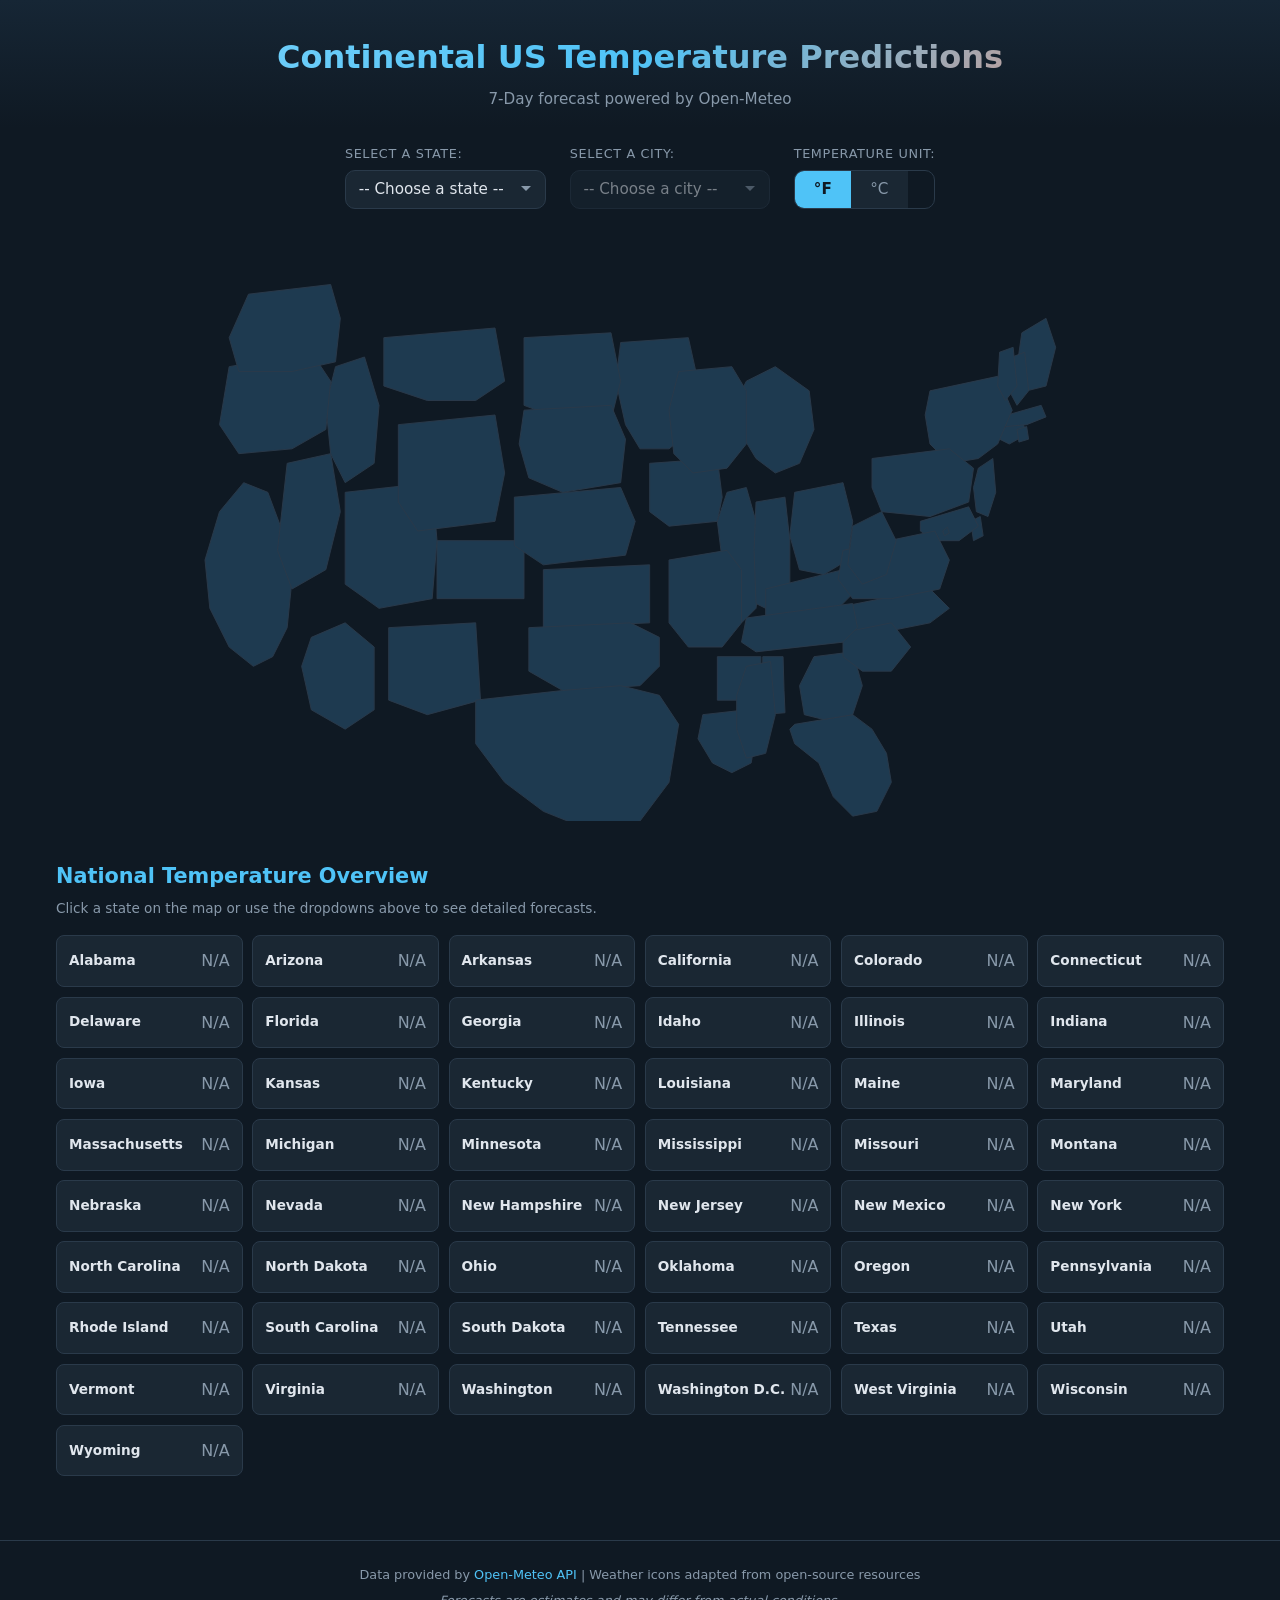
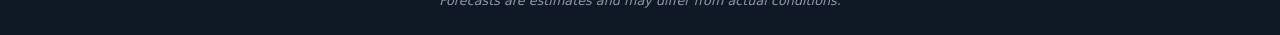
==== temperature-prediction-website/index.html @ 06e75f39 "Add temperature prediction website for continental US Interactive weather dashboard using Open-Meteo" ====
<!DOCTYPE html>
<html lang="en">
<head>
    <meta charset="UTF-8">
    <meta name="viewport" content="width=device-width, initial-scale=1.0">
    <title>US Temperature Prediction</title>
    <link rel="stylesheet" href="styles.css">
</head>
<body>
    <header>
        <h1>Continental US Temperature Predictions</h1>
        <p class="subtitle">7-Day forecast powered by Open-Meteo</p>
    </header>

    <main>
        <section class="controls">
            <div class="control-group">
                <label for="state-select">Select a State:</label>
                <select id="state-select">
                    <option value="">-- Choose a state --</option>
                </select>
            </div>
            <div class="control-group">
                <label for="city-select">Select a City:</label>
                <select id="city-select" disabled>
                    <option value="">-- Choose a city --</option>
                </select>
            </div>
            <div class="control-group">
                <label for="unit-toggle">Temperature Unit:</label>
                <div class="toggle-container">
                    <button id="btn-fahrenheit" class="toggle-btn active" data-unit="fahrenheit">&#176;F</button>
                    <button id="btn-celsius" class="toggle-btn" data-unit="celsius">&#176;C</button>
                </div>
            </div>
        </section>

        <section class="map-container">
            <div id="us-map">
                <svg id="map-svg" viewBox="0 0 960 600" preserveAspectRatio="xMidYMid meet"></svg>
            </div>
            <div id="map-tooltip" class="tooltip hidden"></div>
        </section>

        <section id="forecast-panel" class="forecast-panel hidden">
            <h2 id="forecast-title"></h2>
            <div id="current-weather" class="current-weather"></div>
            <div id="forecast-cards" class="forecast-cards"></div>
            <div class="chart-container">
                <canvas id="temp-chart" width="800" height="300"></canvas>
            </div>
        </section>

        <section class="national-overview">
            <h2>National Temperature Overview</h2>
            <p class="overview-hint">Click a state on the map or use the dropdowns above to see detailed forecasts.</p>
            <div id="national-grid" class="national-grid"></div>
        </section>
    </main>

    <footer>
        <p>Data provided by <a href="https://open-meteo.com/" target="_blank" rel="noopener">Open-Meteo API</a> |
           Weather icons adapted from open-source resources</p>
        <p class="disclaimer">Forecasts are estimates and may differ from actual conditions.</p>
    </footer>

    <script src="us-states-paths.js"></script>
    <script src="cities-data.js"></script>
    <script src="app.js"></script>
</body>
</html>
---- temperature-prediction-website/styles.css ----
/* ── Reset & Base ─────────────────────────────────────── */
*, *::before, *::after {
    margin: 0;
    padding: 0;
    box-sizing: border-box;
}

:root {
    --bg: #0f1923;
    --bg-card: #1a2733;
    --bg-card-hover: #223344;
    --accent: #4fc3f7;
    --accent-warm: #ff8a65;
    --accent-hot: #ef5350;
    --accent-cold: #81d4fa;
    --accent-freezing: #b3e5fc;
    --text: #e0e6ed;
    --text-muted: #8899aa;
    --border: #2a3a4a;
    --shadow: rgba(0, 0, 0, 0.4);
    --radius: 10px;
    --font: 'Segoe UI', system-ui, -apple-system, sans-serif;
}

html {
    font-size: 16px;
    scroll-behavior: smooth;
}

body {
    font-family: var(--font);
    background: var(--bg);
    color: var(--text);
    line-height: 1.6;
    min-height: 100vh;
}

a {
    color: var(--accent);
    text-decoration: none;
}
a:hover {
    text-decoration: underline;
}

/* ── Header ──────────────────────────────────────────── */
header {
    text-align: center;
    padding: 2rem 1rem 1rem;
    background: linear-gradient(180deg, #162635 0%, var(--bg) 100%);
}

header h1 {
    font-size: 2rem;
    font-weight: 700;
    background: linear-gradient(135deg, var(--accent-cold), var(--accent), var(--accent-warm));
    -webkit-background-clip: text;
    background-clip: text;
    -webkit-text-fill-color: transparent;
}

header .subtitle {
    color: var(--text-muted);
    margin-top: 0.25rem;
    font-size: 0.95rem;
}

/* ── Controls ────────────────────────────────────────── */
.controls {
    display: flex;
    justify-content: center;
    align-items: flex-end;
    gap: 1.5rem;
    padding: 1rem 2rem;
    flex-wrap: wrap;
}

.control-group {
    display: flex;
    flex-direction: column;
    gap: 0.35rem;
}

.control-group label {
    font-size: 0.8rem;
    color: var(--text-muted);
    text-transform: uppercase;
    letter-spacing: 0.05em;
}

select {
    appearance: none;
    background: var(--bg-card);
    color: var(--text);
    border: 1px solid var(--border);
    border-radius: var(--radius);
    padding: 0.6rem 2.5rem 0.6rem 0.8rem;
    font-size: 0.95rem;
    font-family: var(--font);
    cursor: pointer;
    min-width: 200px;
    background-image: url("data:image/svg+xml,%3Csvg xmlns='http://www.w3.org/2000/svg' width='12' height='12' fill='%238899aa'%3E%3Cpath d='M6 8L1 3h10z'/%3E%3C/svg%3E");
    background-repeat: no-repeat;
    background-position: right 0.8rem center;
    transition: border-color 0.2s;
}

select:hover, select:focus {
    border-color: var(--accent);
    outline: none;
}

select:disabled {
    opacity: 0.5;
    cursor: not-allowed;
}

.toggle-container {
    display: flex;
    border: 1px solid var(--border);
    border-radius: var(--radius);
    overflow: hidden;
}

.toggle-btn {
    background: var(--bg-card);
    color: var(--text-muted);
    border: none;
    padding: 0.6rem 1.2rem;
    font-size: 0.95rem;
    cursor: pointer;
    font-family: var(--font);
    transition: background 0.2s, color 0.2s;
}

.toggle-btn.active {
    background: var(--accent);
    color: #0f1923;
    font-weight: 600;
}

.toggle-btn:hover:not(.active) {
    background: var(--bg-card-hover);
}

/* ── Map ─────────────────────────────────────────────── */
.map-container {
    position: relative;
    max-width: 960px;
    margin: 1rem auto;
    padding: 0 1rem;
}

#map-svg {
    width: 100%;
    height: auto;
}

#map-svg path {
    stroke: var(--border);
    stroke-width: 1;
    cursor: pointer;
    transition: fill 0.25s, stroke 0.2s;
}

#map-svg path:hover {
    stroke: #fff;
    stroke-width: 2;
    filter: brightness(1.2);
}

#map-svg path.selected {
    stroke: #fff;
    stroke-width: 2.5;
}

.tooltip {
    position: absolute;
    background: var(--bg-card);
    color: var(--text);
    border: 1px solid var(--border);
    border-radius: 6px;
    padding: 0.5rem 0.75rem;
    font-size: 0.85rem;
    pointer-events: none;
    white-space: nowrap;
    box-shadow: 0 4px 12px var(--shadow);
    z-index: 100;
    transition: opacity 0.15s;
}

.tooltip.hidden {
    opacity: 0;
}

.tooltip .temp {
    font-weight: 700;
    font-size: 1.1rem;
}

.tooltip .temp.hot   { color: var(--accent-hot); }
.tooltip .temp.warm  { color: var(--accent-warm); }
.tooltip .temp.cool  { color: var(--accent); }
.tooltip .temp.cold  { color: var(--accent-cold); }
.tooltip .temp.freezing { color: var(--accent-freezing); }

/* ── Forecast Panel ──────────────────────────────────── */
.forecast-panel {
    max-width: 900px;
    margin: 2rem auto;
    padding: 0 1rem;
}

.forecast-panel.hidden {
    display: none;
}

.forecast-panel h2 {
    font-size: 1.4rem;
    margin-bottom: 1rem;
    color: var(--accent);
}

.current-weather {
    background: var(--bg-card);
    border: 1px solid var(--border);
    border-radius: var(--radius);
    padding: 1.5rem;
    margin-bottom: 1.5rem;
    display: flex;
    align-items: center;
    gap: 1.5rem;
    flex-wrap: wrap;
}

.current-weather .cw-icon {
    font-size: 3rem;
    line-height: 1;
}

.current-weather .cw-temp {
    font-size: 2.8rem;
    font-weight: 700;
}

.current-weather .cw-details {
    display: flex;
    flex-direction: column;
    gap: 0.2rem;
    font-size: 0.9rem;
    color: var(--text-muted);
}

.current-weather .cw-details span {
    display: flex;
    align-items: center;
    gap: 0.35rem;
}

.forecast-cards {
    display: grid;
    grid-template-columns: repeat(auto-fill, minmax(110px, 1fr));
    gap: 0.75rem;
    margin-bottom: 1.5rem;
}

.forecast-card {
    background: var(--bg-card);
    border: 1px solid var(--border);
    border-radius: var(--radius);
    padding: 1rem 0.5rem;
    text-align: center;
    transition: transform 0.2s, border-color 0.2s;
}

.forecast-card:hover {
    transform: translateY(-3px);
    border-color: var(--accent);
}

.forecast-card .fc-day {
    font-size: 0.8rem;
    color: var(--text-muted);
    margin-bottom: 0.3rem;
    text-transform: uppercase;
}

.forecast-card .fc-icon {
    font-size: 1.8rem;
    margin: 0.3rem 0;
}

.forecast-card .fc-high {
    font-size: 1.1rem;
    font-weight: 700;
}

.forecast-card .fc-low {
    font-size: 0.85rem;
    color: var(--text-muted);
}

.forecast-card .fc-desc {
    font-size: 0.7rem;
    color: var(--text-muted);
    margin-top: 0.3rem;
}

/* ── Chart ───────────────────────────────────────────── */
.chart-container {
    background: var(--bg-card);
    border: 1px solid var(--border);
    border-radius: var(--radius);
    padding: 1.25rem;
    overflow-x: auto;
}

canvas {
    width: 100% !important;
    height: auto !important;
}

/* ── National Overview Grid ──────────────────────────── */
.national-overview {
    max-width: 1200px;
    margin: 2rem auto;
    padding: 0 1rem 2rem;
}

.national-overview h2 {
    font-size: 1.3rem;
    margin-bottom: 0.25rem;
    color: var(--accent);
}

.overview-hint {
    color: var(--text-muted);
    font-size: 0.85rem;
    margin-bottom: 1rem;
}

.national-grid {
    display: grid;
    grid-template-columns: repeat(auto-fill, minmax(180px, 1fr));
    gap: 0.6rem;
}

.state-card {
    background: var(--bg-card);
    border: 1px solid var(--border);
    border-radius: 8px;
    padding: 0.75rem;
    cursor: pointer;
    transition: transform 0.2s, border-color 0.2s;
    display: flex;
    justify-content: space-between;
    align-items: center;
}

.state-card:hover {
    transform: translateY(-2px);
    border-color: var(--accent);
}

.state-card .sc-name {
    font-size: 0.85rem;
    font-weight: 600;
}

.state-card .sc-temp {
    font-size: 1rem;
    font-weight: 700;
}

.state-card .sc-temp.hot   { color: var(--accent-hot); }
.state-card .sc-temp.warm  { color: var(--accent-warm); }
.state-card .sc-temp.cool  { color: var(--accent); }
.state-card .sc-temp.cold  { color: var(--accent-cold); }
.state-card .sc-temp.freezing { color: var(--accent-freezing); }

/* ── Loading ─────────────────────────────────────────── */
.loading-spinner {
    display: inline-block;
    width: 20px;
    height: 20px;
    border: 3px solid var(--border);
    border-top-color: var(--accent);
    border-radius: 50%;
    animation: spin 0.8s linear infinite;
    margin: 0 0.5rem;
    vertical-align: middle;
}

@keyframes spin {
    to { transform: rotate(360deg); }
}

.loading-overlay {
    display: flex;
    align-items: center;
    justify-content: center;
    padding: 3rem;
    color: var(--text-muted);
    font-size: 0.95rem;
}

/* ── Footer ──────────────────────────────────────────── */
footer {
    text-align: center;
    padding: 1.5rem 1rem;
    border-top: 1px solid var(--border);
    color: var(--text-muted);
    font-size: 0.8rem;
}

footer .disclaimer {
    margin-top: 0.3rem;
    font-style: italic;
}

/* ── Responsive ──────────────────────────────────────── */
@media (max-width: 768px) {
    header h1 {
        font-size: 1.4rem;
    }

    .controls {
        flex-direction: column;
        align-items: stretch;
        padding: 1rem;
    }

    select {
        min-width: 100%;
    }

    .current-weather {
        flex-direction: column;
        text-align: center;
    }

    .forecast-cards {
        grid-template-columns: repeat(auto-fill, minmax(90px, 1fr));
    }

    .national-grid {
        grid-template-columns: repeat(auto-fill, minmax(150px, 1fr));
    }
}

@media (max-width: 480px) {
    header h1 {
        font-size: 1.15rem;
    }

    .forecast-cards {
        grid-template-columns: repeat(3, 1fr);
    }
}
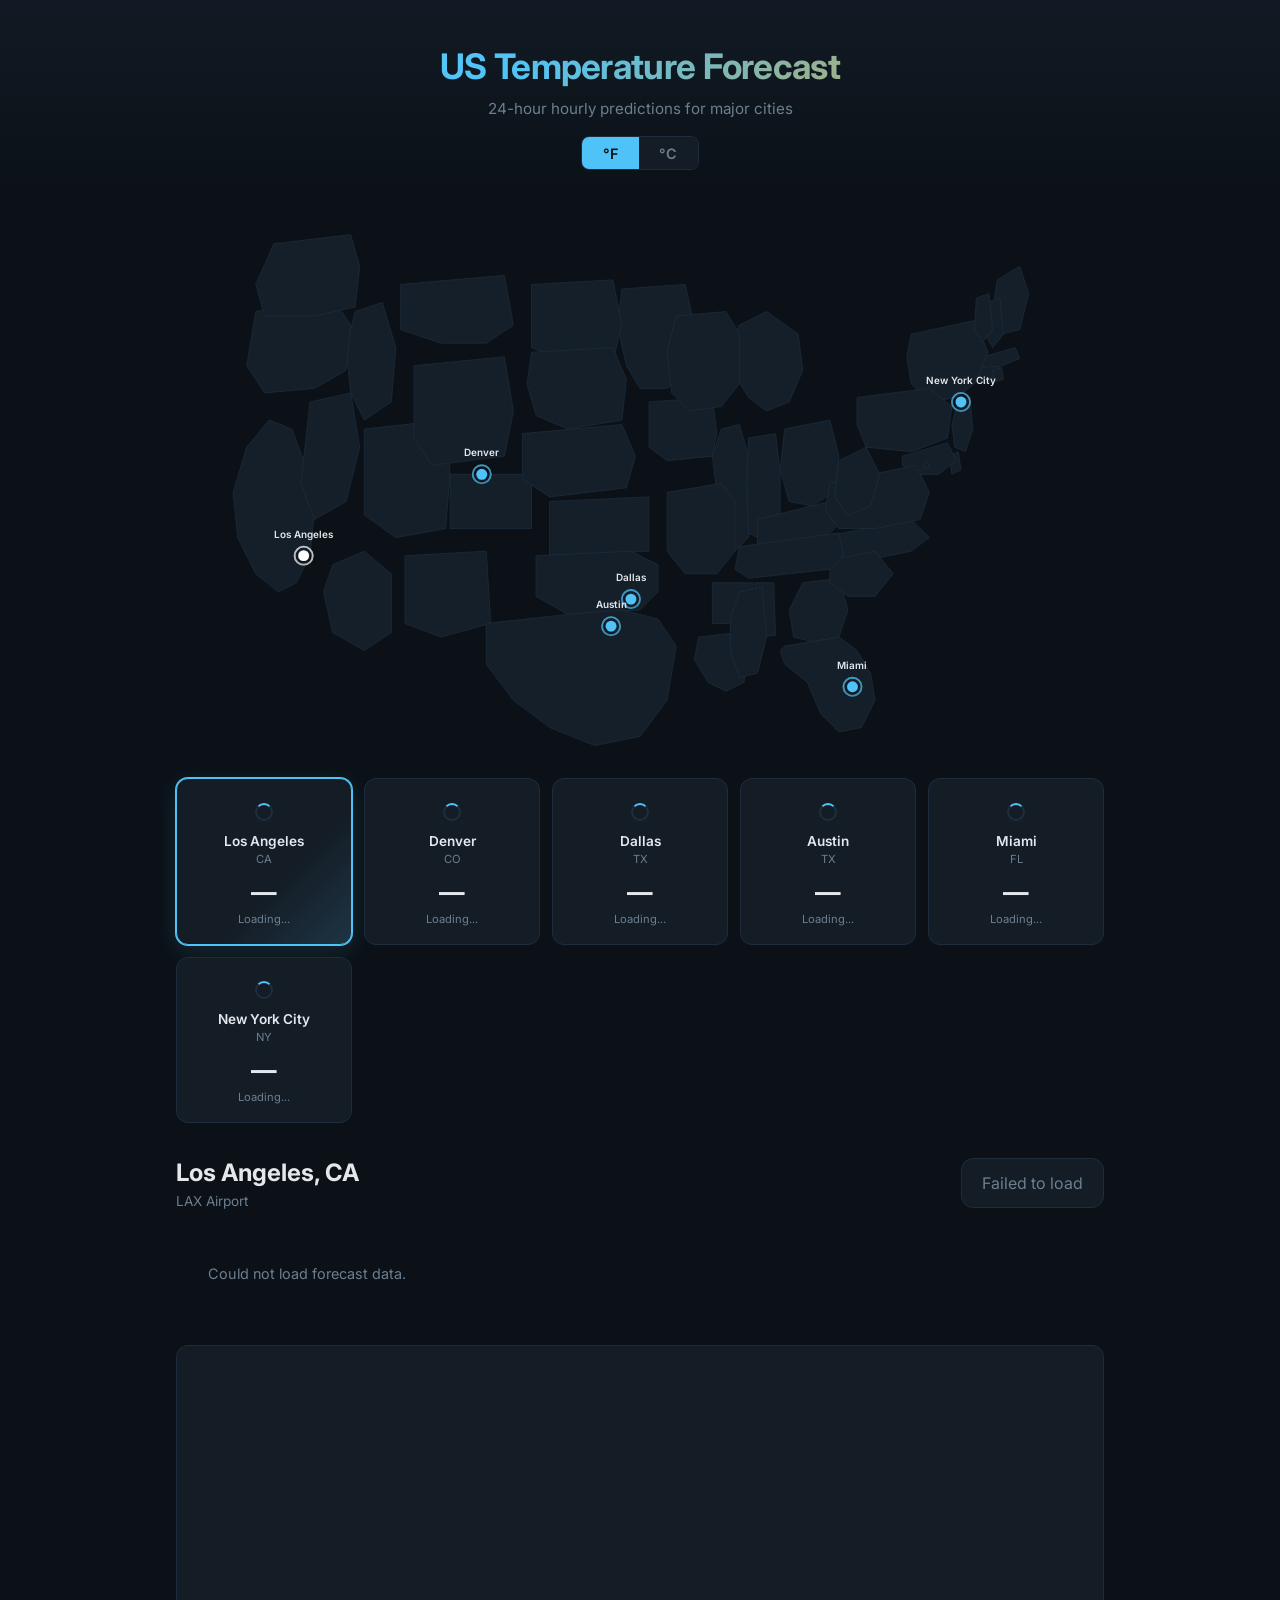
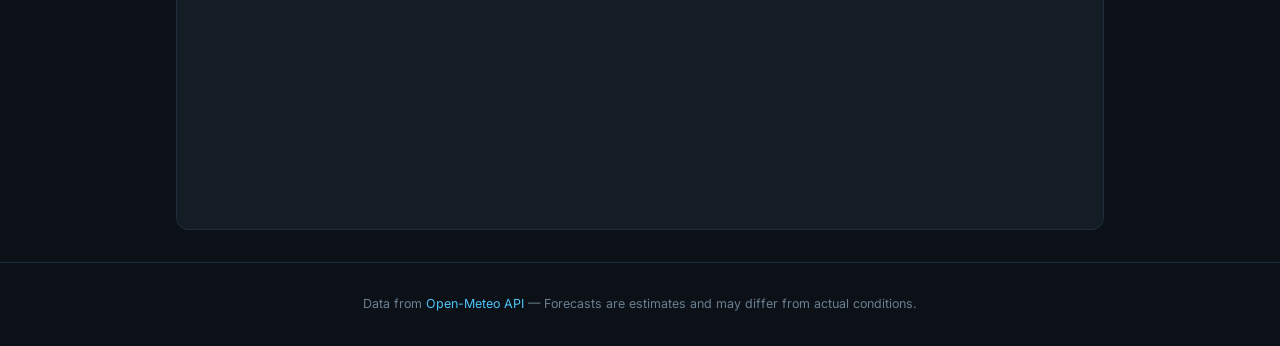
==== commit 1e87f105: "Overhaul: 6 cities, 24-hour hourly forecasts, improved map Rebuilt the temperature prediction websit" ====
--- a/temperature-prediction-website/index.html
+++ b/temperature-prediction-website/index.html
@@ -3,65 +3,59 @@
 <head>
     <meta charset="UTF-8">
     <meta name="viewport" content="width=device-width, initial-scale=1.0">
-    <title>US Temperature Prediction</title>
+    <title>US Temperature Forecast</title>
+    <link rel="preconnect" href="https://fonts.googleapis.com">
+    <link rel="preconnect" href="https://fonts.gstatic.com" crossorigin>
+    <link href="https://fonts.googleapis.com/css2?family=Inter:wght@400;500;600;700&display=swap" rel="stylesheet">
     <link rel="stylesheet" href="styles.css">
 </head>
 <body>
+
     <header>
-        <h1>Continental US Temperature Predictions</h1>
-        <p class="subtitle">7-Day forecast powered by Open-Meteo</p>
+        <h1>US Temperature Forecast</h1>
+        <p class="subtitle">24-hour hourly predictions for major cities</p>
+        <div class="unit-toggle">
+            <button id="btn-f" class="unit-btn active">&deg;F</button>
+            <button id="btn-c" class="unit-btn">&deg;C</button>
+        </div>
     </header>
 
-    <main>
-        <section class="controls">
-            <div class="control-group">
-                <label for="state-select">Select a State:</label>
-                <select id="state-select">
-                    <option value="">-- Choose a state --</option>
-                </select>
+    <section class="map-section">
+        <svg id="us-map" viewBox="0 0 960 620" preserveAspectRatio="xMidYMid meet">
+            <defs>
+                <radialGradient id="glow-pulse" cx="50%" cy="50%" r="50%">
+                    <stop offset="0%" stop-color="var(--accent)" stop-opacity="0.6"/>
+                    <stop offset="100%" stop-color="var(--accent)" stop-opacity="0"/>
+                </radialGradient>
+                <filter id="drop-shadow" x="-50%" y="-50%" width="200%" height="200%">
+                    <feDropShadow dx="0" dy="2" stdDeviation="3" flood-color="#000" flood-opacity="0.5"/>
+                </filter>
+            </defs>
+            <g id="state-paths"></g>
+            <g id="city-markers"></g>
+        </svg>
+    </section>
+
+    <section id="city-cards" class="city-cards"></section>
+
+    <section id="detail-panel" class="detail-panel hidden">
+        <div class="detail-header">
+            <div>
+                <h2 id="detail-city-name"></h2>
+                <p id="detail-city-label" class="detail-label"></p>
             </div>
-            <div class="control-group">
-                <label for="city-select">Select a City:</label>
-                <select id="city-select" disabled>
-                    <option value="">-- Choose a city --</option>
-                </select>
-            </div>
-            <div class="control-group">
-                <label for="unit-toggle">Temperature Unit:</label>
-                <div class="toggle-container">
-                    <button id="btn-fahrenheit" class="toggle-btn active" data-unit="fahrenheit">&#176;F</button>
-                    <button id="btn-celsius" class="toggle-btn" data-unit="celsius">&#176;C</button>
-                </div>
-            </div>
-        </section>
-
-        <section class="map-container">
-            <div id="us-map">
-                <svg id="map-svg" viewBox="0 0 960 600" preserveAspectRatio="xMidYMid meet"></svg>
-            </div>
-            <div id="map-tooltip" class="tooltip hidden"></div>
-        </section>
-
-        <section id="forecast-panel" class="forecast-panel hidden">
-            <h2 id="forecast-title"></h2>
-            <div id="current-weather" class="current-weather"></div>
-            <div id="forecast-cards" class="forecast-cards"></div>
-            <div class="chart-container">
-                <canvas id="temp-chart" width="800" height="300"></canvas>
-            </div>
-        </section>
-
-        <section class="national-overview">
-            <h2>National Temperature Overview</h2>
-            <p class="overview-hint">Click a state on the map or use the dropdowns above to see detailed forecasts.</p>
-            <div id="national-grid" class="national-grid"></div>
-        </section>
-    </main>
+            <div id="detail-current" class="detail-current"></div>
+        </div>
+        <div class="hourly-scroll-wrapper">
+            <div id="hourly-cards" class="hourly-cards"></div>
+        </div>
+        <div class="chart-wrapper">
+            <canvas id="hourly-chart"></canvas>
+        </div>
+    </section>
 
     <footer>
-        <p>Data provided by <a href="https://open-meteo.com/" target="_blank" rel="noopener">Open-Meteo API</a> |
-           Weather icons adapted from open-source resources</p>
-        <p class="disclaimer">Forecasts are estimates and may differ from actual conditions.</p>
+        <p>Data from <a href="https://open-meteo.com/" target="_blank" rel="noopener">Open-Meteo API</a> &mdash; Forecasts are estimates and may differ from actual conditions.</p>
     </footer>
 
     <script src="us-states-paths.js"></script>
--- a/temperature-prediction-website/styles.css
+++ b/temperature-prediction-website/styles.css
@@ -1,459 +1,428 @@
-/* ── Reset & Base ─────────────────────────────────────── */
-*, *::before, *::after {
-    margin: 0;
-    padding: 0;
-    box-sizing: border-box;
-}
+/* ── Reset & Variables ──────────────────────────────── */
+*, *::before, *::after { margin: 0; padding: 0; box-sizing: border-box; }
 
 :root {
-    --bg: #0f1923;
-    --bg-card: #1a2733;
-    --bg-card-hover: #223344;
-    --accent: #4fc3f7;
-    --accent-warm: #ff8a65;
-    --accent-hot: #ef5350;
-    --accent-cold: #81d4fa;
-    --accent-freezing: #b3e5fc;
-    --text: #e0e6ed;
-    --text-muted: #8899aa;
-    --border: #2a3a4a;
-    --shadow: rgba(0, 0, 0, 0.4);
-    --radius: 10px;
-    --font: 'Segoe UI', system-ui, -apple-system, sans-serif;
-}
-
-html {
-    font-size: 16px;
-    scroll-behavior: smooth;
-}
+    --bg:          #0b1117;
+    --bg-card:     #141c25;
+    --bg-card-alt: #1a2530;
+    --accent:      #4fc3f7;
+    --accent-dim:  rgba(79,195,247,0.15);
+    --hot:         #ef5350;
+    --warm:        #ff9800;
+    --mild:        #66bb6a;
+    --cool:        #42a5f5;
+    --cold:        #90caf9;
+    --freezing:    #e1f5fe;
+    --text:        #e4e8ec;
+    --text-muted:  #6b7f90;
+    --border:      #1e2d3d;
+    --font:        'Inter', system-ui, -apple-system, sans-serif;
+}
+
+html { font-size: 16px; scroll-behavior: smooth; }
 
 body {
     font-family: var(--font);
     background: var(--bg);
     color: var(--text);
-    line-height: 1.6;
+    line-height: 1.5;
     min-height: 100vh;
-}
-
-a {
-    color: var(--accent);
-    text-decoration: none;
-}
-a:hover {
-    text-decoration: underline;
-}
-
-/* ── Header ──────────────────────────────────────────── */
+    overflow-x: hidden;
+}
+
+a { color: var(--accent); text-decoration: none; }
+a:hover { text-decoration: underline; }
+
+/* ── Header ────────────────────────────────────────── */
 header {
     text-align: center;
-    padding: 2rem 1rem 1rem;
-    background: linear-gradient(180deg, #162635 0%, var(--bg) 100%);
+    padding: 2.5rem 1rem 1.5rem;
+    position: relative;
+    background: linear-gradient(180deg, #111a24 0%, var(--bg) 100%);
 }
 
 header h1 {
-    font-size: 2rem;
-    font-weight: 700;
-    background: linear-gradient(135deg, var(--accent-cold), var(--accent), var(--accent-warm));
+    font-size: 2.2rem;
+    font-weight: 700;
+    letter-spacing: -0.02em;
+    background: linear-gradient(135deg, #81d4fa 0%, #4fc3f7 40%, #ff9800 100%);
     -webkit-background-clip: text;
     background-clip: text;
     -webkit-text-fill-color: transparent;
 }
 
-header .subtitle {
-    color: var(--text-muted);
-    margin-top: 0.25rem;
+.subtitle {
+    color: var(--text-muted);
     font-size: 0.95rem;
-}
-
-/* ── Controls ────────────────────────────────────────── */
-.controls {
-    display: flex;
-    justify-content: center;
-    align-items: flex-end;
-    gap: 1.5rem;
-    padding: 1rem 2rem;
-    flex-wrap: wrap;
-}
-
-.control-group {
-    display: flex;
-    flex-direction: column;
-    gap: 0.35rem;
-}
-
-.control-group label {
-    font-size: 0.8rem;
-    color: var(--text-muted);
-    text-transform: uppercase;
-    letter-spacing: 0.05em;
-}
-
-select {
-    appearance: none;
+    margin-top: 0.3rem;
+    font-weight: 400;
+}
+
+.unit-toggle {
+    display: inline-flex;
+    margin-top: 1rem;
+    border: 1px solid var(--border);
+    border-radius: 8px;
+    overflow: hidden;
+}
+
+.unit-btn {
     background: var(--bg-card);
-    color: var(--text);
-    border: 1px solid var(--border);
-    border-radius: var(--radius);
-    padding: 0.6rem 2.5rem 0.6rem 0.8rem;
-    font-size: 0.95rem;
+    color: var(--text-muted);
+    border: none;
+    padding: 0.45rem 1.3rem;
+    font-size: 0.9rem;
+    font-weight: 600;
     font-family: var(--font);
     cursor: pointer;
-    min-width: 200px;
-    background-image: url("data:image/svg+xml,%3Csvg xmlns='http://www.w3.org/2000/svg' width='12' height='12' fill='%238899aa'%3E%3Cpath d='M6 8L1 3h10z'/%3E%3C/svg%3E");
-    background-repeat: no-repeat;
-    background-position: right 0.8rem center;
-    transition: border-color 0.2s;
-}
-
-select:hover, select:focus {
-    border-color: var(--accent);
-    outline: none;
-}
-
-select:disabled {
-    opacity: 0.5;
-    cursor: not-allowed;
-}
-
-.toggle-container {
-    display: flex;
-    border: 1px solid var(--border);
-    border-radius: var(--radius);
-    overflow: hidden;
-}
-
-.toggle-btn {
-    background: var(--bg-card);
-    color: var(--text-muted);
-    border: none;
-    padding: 0.6rem 1.2rem;
-    font-size: 0.95rem;
-    cursor: pointer;
-    font-family: var(--font);
     transition: background 0.2s, color 0.2s;
 }
 
-.toggle-btn.active {
+.unit-btn.active {
     background: var(--accent);
-    color: #0f1923;
-    font-weight: 600;
-}
-
-.toggle-btn:hover:not(.active) {
-    background: var(--bg-card-hover);
-}
-
-/* ── Map ─────────────────────────────────────────────── */
-.map-container {
-    position: relative;
-    max-width: 960px;
-    margin: 1rem auto;
+    color: #0b1117;
+}
+
+.unit-btn:hover:not(.active) {
+    background: var(--bg-card-alt);
+    color: var(--text);
+}
+
+/* ── Map ───────────────────────────────────────────── */
+.map-section {
+    max-width: 900px;
+    margin: 0 auto;
     padding: 0 1rem;
 }
 
-#map-svg {
+#us-map {
     width: 100%;
     height: auto;
-}
-
-#map-svg path {
-    stroke: var(--border);
-    stroke-width: 1;
+    display: block;
+}
+
+#state-paths path {
+    fill: #151f2a;
+    stroke: #1e2d3d;
+    stroke-width: 0.8;
+    transition: fill 0.3s;
+}
+
+/* City markers on map */
+.city-dot {
     cursor: pointer;
-    transition: fill 0.25s, stroke 0.2s;
-}
-
-#map-svg path:hover {
+    transition: transform 0.2s;
+}
+
+.city-dot:hover {
+    transform: scale(1.15);
+}
+
+.city-dot-ring {
+    fill: none;
+    stroke: var(--accent);
+    stroke-width: 2;
+    opacity: 0.5;
+}
+
+.city-dot-ring.pulse {
+    animation: ring-pulse 2s ease-out infinite;
+}
+
+@keyframes ring-pulse {
+    0%   { r: 10; opacity: 0.6; }
+    100% { r: 22; opacity: 0; }
+}
+
+.city-dot-inner {
+    fill: var(--accent);
+    filter: url(#drop-shadow);
+}
+
+.city-dot-label {
+    fill: var(--text);
+    font-size: 11px;
+    font-weight: 600;
+    font-family: var(--font);
+    text-anchor: middle;
+    pointer-events: none;
+}
+
+.city-dot-temp {
+    fill: var(--text);
+    font-size: 13px;
+    font-weight: 700;
+    font-family: var(--font);
+    text-anchor: middle;
+    pointer-events: none;
+}
+
+.city-dot.selected .city-dot-inner {
+    fill: #fff;
+}
+
+.city-dot.selected .city-dot-ring {
     stroke: #fff;
-    stroke-width: 2;
-    filter: brightness(1.2);
-}
-
-#map-svg path.selected {
-    stroke: #fff;
-    stroke-width: 2.5;
-}
-
-.tooltip {
+}
+
+/* ── City Summary Cards ────────────────────────────── */
+.city-cards {
+    display: grid;
+    grid-template-columns: repeat(auto-fit, minmax(150px, 1fr));
+    gap: 0.75rem;
+    max-width: 960px;
+    margin: 1.5rem auto;
+    padding: 0 1rem;
+}
+
+.city-card {
+    background: var(--bg-card);
+    border: 1px solid var(--border);
+    border-radius: 12px;
+    padding: 1rem;
+    text-align: center;
+    cursor: pointer;
+    transition: transform 0.2s, border-color 0.25s, box-shadow 0.25s;
+    position: relative;
+    overflow: hidden;
+}
+
+.city-card::before {
+    content: '';
     position: absolute;
-    background: var(--bg-card);
-    color: var(--text);
-    border: 1px solid var(--border);
-    border-radius: 6px;
-    padding: 0.5rem 0.75rem;
+    inset: 0;
+    background: linear-gradient(135deg, transparent 60%, var(--accent-dim));
+    opacity: 0;
+    transition: opacity 0.25s;
+}
+
+.city-card:hover::before,
+.city-card.active::before {
+    opacity: 1;
+}
+
+.city-card:hover {
+    transform: translateY(-3px);
+    border-color: var(--accent);
+    box-shadow: 0 6px 24px rgba(79,195,247,0.1);
+}
+
+.city-card.active {
+    border-color: var(--accent);
+    box-shadow: 0 0 0 1px var(--accent), 0 6px 24px rgba(79,195,247,0.15);
+}
+
+.city-card .cc-icon {
+    font-size: 1.8rem;
+    line-height: 1;
+    position: relative;
+}
+
+.city-card .cc-name {
     font-size: 0.85rem;
-    pointer-events: none;
-    white-space: nowrap;
-    box-shadow: 0 4px 12px var(--shadow);
-    z-index: 100;
-    transition: opacity 0.15s;
-}
-
-.tooltip.hidden {
-    opacity: 0;
-}
-
-.tooltip .temp {
-    font-weight: 700;
-    font-size: 1.1rem;
-}
-
-.tooltip .temp.hot   { color: var(--accent-hot); }
-.tooltip .temp.warm  { color: var(--accent-warm); }
-.tooltip .temp.cool  { color: var(--accent); }
-.tooltip .temp.cold  { color: var(--accent-cold); }
-.tooltip .temp.freezing { color: var(--accent-freezing); }
-
-/* ── Forecast Panel ──────────────────────────────────── */
-.forecast-panel {
-    max-width: 900px;
+    font-weight: 600;
+    margin-top: 0.4rem;
+    position: relative;
+}
+
+.city-card .cc-state {
+    font-size: 0.7rem;
+    color: var(--text-muted);
+    position: relative;
+}
+
+.city-card .cc-temp {
+    font-size: 1.6rem;
+    font-weight: 700;
+    margin-top: 0.3rem;
+    position: relative;
+}
+
+.city-card .cc-desc {
+    font-size: 0.7rem;
+    color: var(--text-muted);
+    position: relative;
+}
+
+/* Temp color classes */
+.t-hot      { color: var(--hot); }
+.t-warm     { color: var(--warm); }
+.t-mild     { color: var(--mild); }
+.t-cool     { color: var(--cool); }
+.t-cold     { color: var(--cold); }
+.t-freezing { color: var(--freezing); }
+
+/* ── Detail Panel ──────────────────────────────────── */
+.detail-panel {
+    max-width: 960px;
     margin: 2rem auto;
     padding: 0 1rem;
 }
 
-.forecast-panel.hidden {
-    display: none;
-}
-
-.forecast-panel h2 {
-    font-size: 1.4rem;
-    margin-bottom: 1rem;
-    color: var(--accent);
-}
-
-.current-weather {
+.detail-panel.hidden { display: none; }
+
+.detail-header {
+    display: flex;
+    justify-content: space-between;
+    align-items: center;
+    flex-wrap: wrap;
+    gap: 1rem;
+    margin-bottom: 1.25rem;
+}
+
+.detail-header h2 {
+    font-size: 1.5rem;
+    font-weight: 700;
+    color: var(--text);
+}
+
+.detail-label {
+    color: var(--text-muted);
+    font-size: 0.85rem;
+}
+
+.detail-current {
+    display: flex;
+    align-items: center;
+    gap: 0.75rem;
     background: var(--bg-card);
     border: 1px solid var(--border);
-    border-radius: var(--radius);
-    padding: 1.5rem;
-    margin-bottom: 1.5rem;
+    border-radius: 12px;
+    padding: 0.75rem 1.25rem;
+}
+
+.detail-current .dc-icon { font-size: 2rem; }
+.detail-current .dc-temp {
+    font-size: 2rem;
+    font-weight: 700;
+}
+.detail-current .dc-meta {
+    font-size: 0.8rem;
+    color: var(--text-muted);
+    line-height: 1.4;
+}
+
+/* ── Hourly Cards (horizontal scroll) ──────────────── */
+.hourly-scroll-wrapper {
+    overflow-x: auto;
+    margin: 0 -1rem;
+    padding: 0 1rem;
+    scrollbar-width: thin;
+    scrollbar-color: var(--border) transparent;
+}
+
+.hourly-scroll-wrapper::-webkit-scrollbar {
+    height: 6px;
+}
+.hourly-scroll-wrapper::-webkit-scrollbar-track {
+    background: transparent;
+}
+.hourly-scroll-wrapper::-webkit-scrollbar-thumb {
+    background: var(--border);
+    border-radius: 3px;
+}
+
+.hourly-cards {
     display: flex;
-    align-items: center;
-    gap: 1.5rem;
-    flex-wrap: wrap;
-}
-
-.current-weather .cw-icon {
-    font-size: 3rem;
-    line-height: 1;
-}
-
-.current-weather .cw-temp {
-    font-size: 2.8rem;
-    font-weight: 700;
-}
-
-.current-weather .cw-details {
-    display: flex;
-    flex-direction: column;
-    gap: 0.2rem;
-    font-size: 0.9rem;
-    color: var(--text-muted);
-}
-
-.current-weather .cw-details span {
-    display: flex;
-    align-items: center;
-    gap: 0.35rem;
-}
-
-.forecast-cards {
-    display: grid;
-    grid-template-columns: repeat(auto-fill, minmax(110px, 1fr));
-    gap: 0.75rem;
-    margin-bottom: 1.5rem;
-}
-
-.forecast-card {
+    gap: 0.5rem;
+    padding-bottom: 0.5rem;
+    min-width: min-content;
+}
+
+.hourly-card {
+    flex: 0 0 68px;
     background: var(--bg-card);
     border: 1px solid var(--border);
-    border-radius: var(--radius);
-    padding: 1rem 0.5rem;
+    border-radius: 10px;
+    padding: 0.6rem 0.35rem;
     text-align: center;
-    transition: transform 0.2s, border-color 0.2s;
-}
-
-.forecast-card:hover {
-    transform: translateY(-3px);
+    transition: border-color 0.2s;
+}
+
+.hourly-card.now {
     border-color: var(--accent);
-}
-
-.forecast-card .fc-day {
-    font-size: 0.8rem;
-    color: var(--text-muted);
-    margin-bottom: 0.3rem;
-    text-transform: uppercase;
-}
-
-.forecast-card .fc-icon {
-    font-size: 1.8rem;
-    margin: 0.3rem 0;
-}
-
-.forecast-card .fc-high {
-    font-size: 1.1rem;
-    font-weight: 700;
-}
-
-.forecast-card .fc-low {
-    font-size: 0.85rem;
-    color: var(--text-muted);
-}
-
-.forecast-card .fc-desc {
+    background: var(--bg-card-alt);
+}
+
+.hourly-card .hc-time {
     font-size: 0.7rem;
     color: var(--text-muted);
-    margin-top: 0.3rem;
-}
-
-/* ── Chart ───────────────────────────────────────────── */
-.chart-container {
+    font-weight: 500;
+}
+
+.hourly-card .hc-icon {
+    font-size: 1.3rem;
+    margin: 0.2rem 0;
+}
+
+.hourly-card .hc-temp {
+    font-size: 0.95rem;
+    font-weight: 700;
+}
+
+.hourly-card .hc-precip {
+    font-size: 0.6rem;
+    color: var(--cool);
+    margin-top: 0.15rem;
+}
+
+/* ── Chart ─────────────────────────────────────────── */
+.chart-wrapper {
     background: var(--bg-card);
     border: 1px solid var(--border);
-    border-radius: var(--radius);
+    border-radius: 12px;
     padding: 1.25rem;
+    margin-top: 1.25rem;
     overflow-x: auto;
 }
 
 canvas {
     width: 100% !important;
     height: auto !important;
-}
-
-/* ── National Overview Grid ──────────────────────────── */
-.national-overview {
-    max-width: 1200px;
-    margin: 2rem auto;
-    padding: 0 1rem 2rem;
-}
-
-.national-overview h2 {
-    font-size: 1.3rem;
-    margin-bottom: 0.25rem;
-    color: var(--accent);
-}
-
-.overview-hint {
-    color: var(--text-muted);
-    font-size: 0.85rem;
-    margin-bottom: 1rem;
-}
-
-.national-grid {
-    display: grid;
-    grid-template-columns: repeat(auto-fill, minmax(180px, 1fr));
-    gap: 0.6rem;
-}
-
-.state-card {
-    background: var(--bg-card);
-    border: 1px solid var(--border);
-    border-radius: 8px;
-    padding: 0.75rem;
-    cursor: pointer;
-    transition: transform 0.2s, border-color 0.2s;
-    display: flex;
-    justify-content: space-between;
-    align-items: center;
-}
-
-.state-card:hover {
-    transform: translateY(-2px);
-    border-color: var(--accent);
-}
-
-.state-card .sc-name {
-    font-size: 0.85rem;
-    font-weight: 600;
-}
-
-.state-card .sc-temp {
-    font-size: 1rem;
-    font-weight: 700;
-}
-
-.state-card .sc-temp.hot   { color: var(--accent-hot); }
-.state-card .sc-temp.warm  { color: var(--accent-warm); }
-.state-card .sc-temp.cool  { color: var(--accent); }
-.state-card .sc-temp.cold  { color: var(--accent-cold); }
-.state-card .sc-temp.freezing { color: var(--accent-freezing); }
-
-/* ── Loading ─────────────────────────────────────────── */
-.loading-spinner {
+    display: block;
+}
+
+/* ── Loading ───────────────────────────────────────── */
+.spinner {
     display: inline-block;
-    width: 20px;
-    height: 20px;
-    border: 3px solid var(--border);
+    width: 18px;
+    height: 18px;
+    border: 2.5px solid var(--border);
     border-top-color: var(--accent);
     border-radius: 50%;
-    animation: spin 0.8s linear infinite;
-    margin: 0 0.5rem;
+    animation: spin 0.7s linear infinite;
     vertical-align: middle;
 }
 
-@keyframes spin {
-    to { transform: rotate(360deg); }
-}
-
-.loading-overlay {
-    display: flex;
-    align-items: center;
-    justify-content: center;
-    padding: 3rem;
-    color: var(--text-muted);
-    font-size: 0.95rem;
-}
-
-/* ── Footer ──────────────────────────────────────────── */
+@keyframes spin { to { transform: rotate(360deg); } }
+
+.loading-msg {
+    text-align: center;
+    color: var(--text-muted);
+    padding: 2rem;
+    font-size: 0.9rem;
+}
+
+/* ── Footer ────────────────────────────────────────── */
 footer {
     text-align: center;
-    padding: 1.5rem 1rem;
+    padding: 2rem 1rem;
     border-top: 1px solid var(--border);
     color: var(--text-muted);
-    font-size: 0.8rem;
-}
-
-footer .disclaimer {
-    margin-top: 0.3rem;
-    font-style: italic;
-}
-
-/* ── Responsive ──────────────────────────────────────── */
+    font-size: 0.78rem;
+    margin-top: 2rem;
+}
+
+/* ── Responsive ────────────────────────────────────── */
 @media (max-width: 768px) {
-    header h1 {
-        font-size: 1.4rem;
-    }
-
-    .controls {
-        flex-direction: column;
-        align-items: stretch;
-        padding: 1rem;
-    }
-
-    select {
-        min-width: 100%;
-    }
-
-    .current-weather {
-        flex-direction: column;
-        text-align: center;
-    }
-
-    .forecast-cards {
-        grid-template-columns: repeat(auto-fill, minmax(90px, 1fr));
-    }
-
-    .national-grid {
-        grid-template-columns: repeat(auto-fill, minmax(150px, 1fr));
-    }
+    header h1 { font-size: 1.5rem; }
+    .city-cards { grid-template-columns: repeat(3, 1fr); gap: 0.5rem; }
+    .city-card .cc-temp { font-size: 1.3rem; }
+    .detail-header { flex-direction: column; align-items: flex-start; }
 }
 
 @media (max-width: 480px) {
-    header h1 {
-        font-size: 1.15rem;
-    }
-
-    .forecast-cards {
-        grid-template-columns: repeat(3, 1fr);
-    }
-}
+    header h1 { font-size: 1.25rem; }
+    .city-cards { grid-template-columns: repeat(2, 1fr); }
+    .hourly-card { flex: 0 0 58px; }
+}
